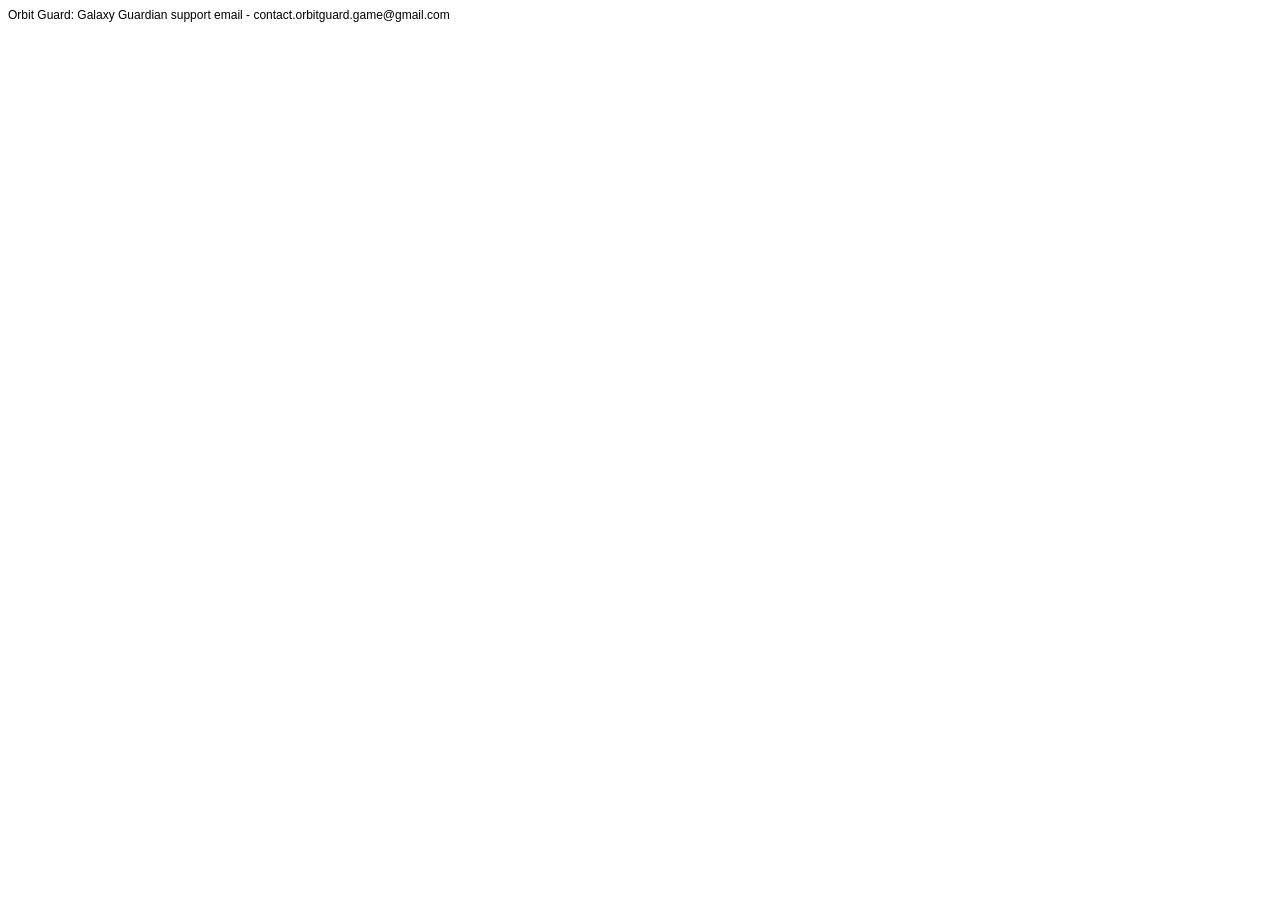
==== index.html @ 51ca1efa "Add index" ====
<!DOCTYPE html PUBLIC "-//W3C//DTD HTML 4.01//EN" "http://www.w3.org/TR/html4/strict.dtd">
<html>
<head>
  <meta http-equiv="Content-Type" content="text/html; charset=utf-8">
  <meta http-equiv="Content-Style-Type" content="text/css">
  <title></title>
  <meta name="Generator" content="Cocoa HTML Writer">
  <meta name="CocoaVersion" content="2299.5">
  <style type="text/css">
    p.p1 {margin: 0.0px 0.0px 0.0px 0.0px; font: 12.0px Helvetica}
  </style>
</head>
<body>
<p class="p1">Orbit Guard: Galaxy Guardian support email - contact.orbitguard.game@gmail.com</p>
</body>
</html>
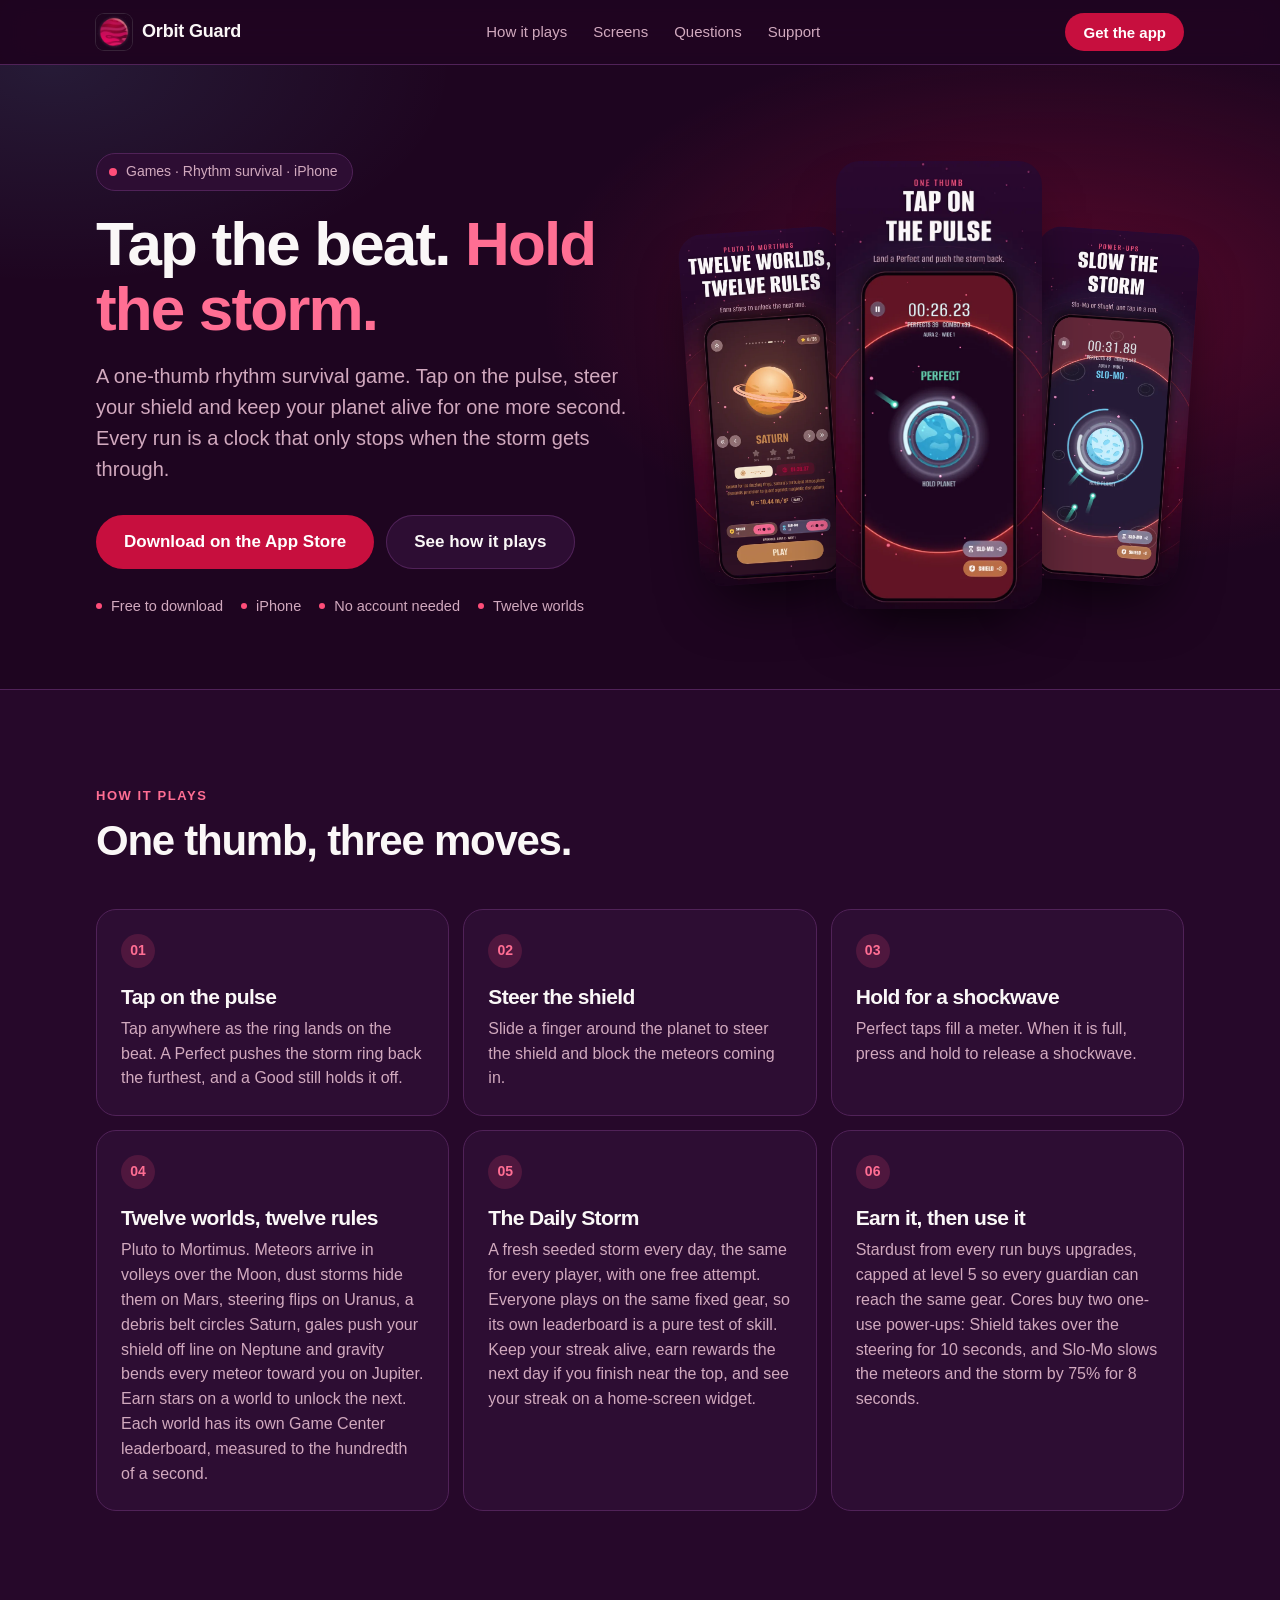
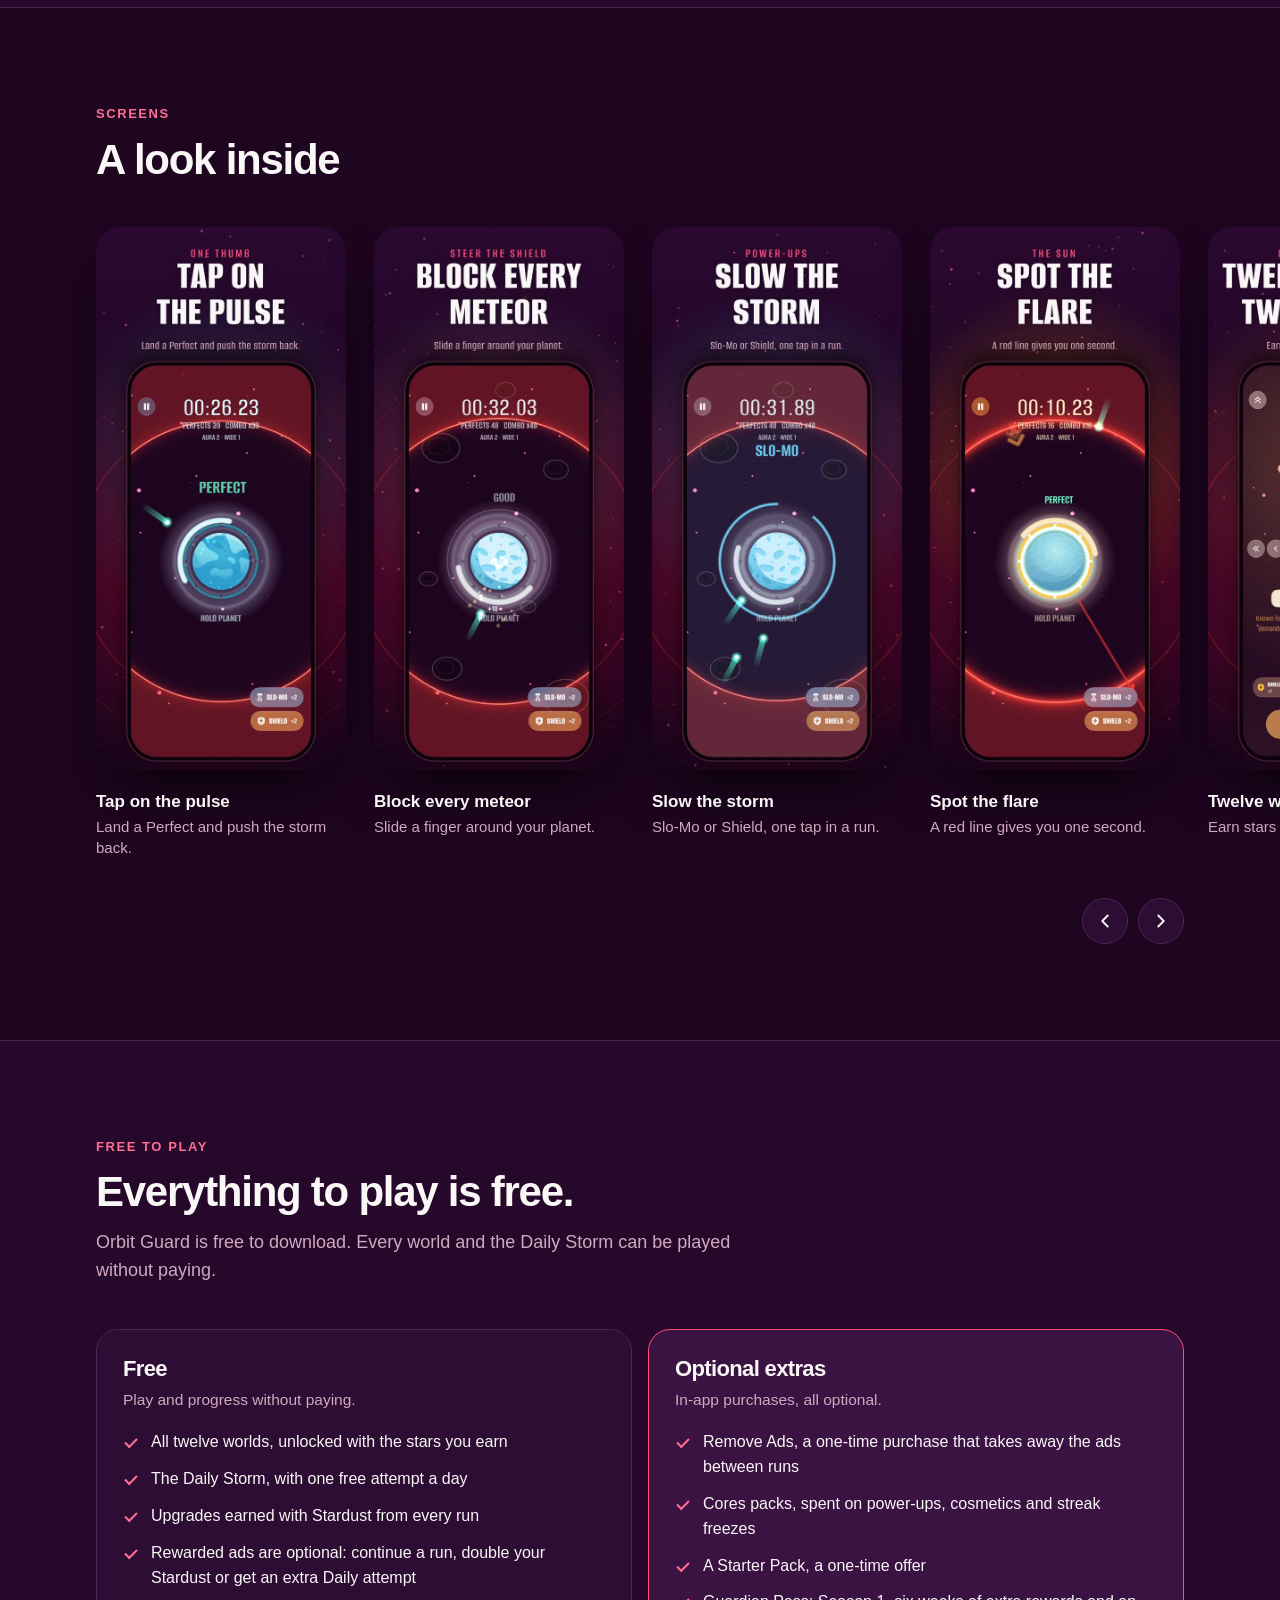
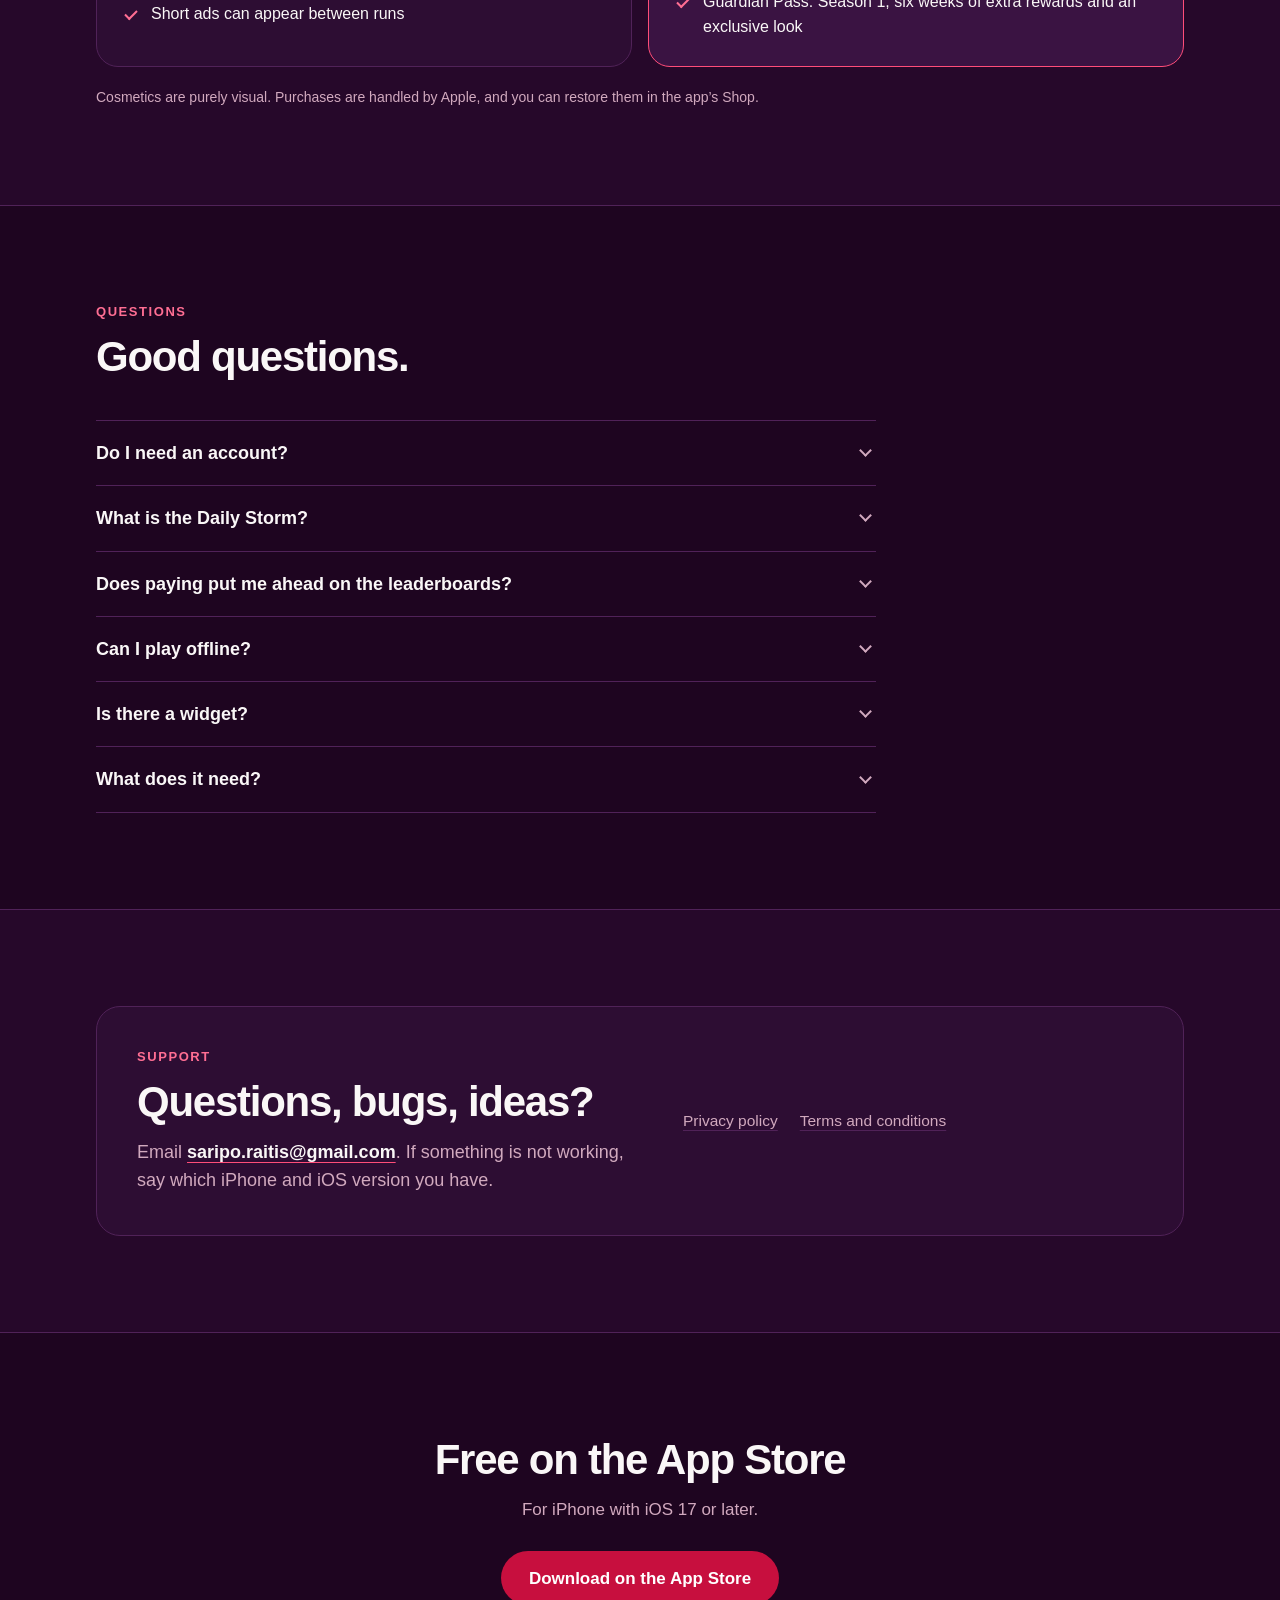
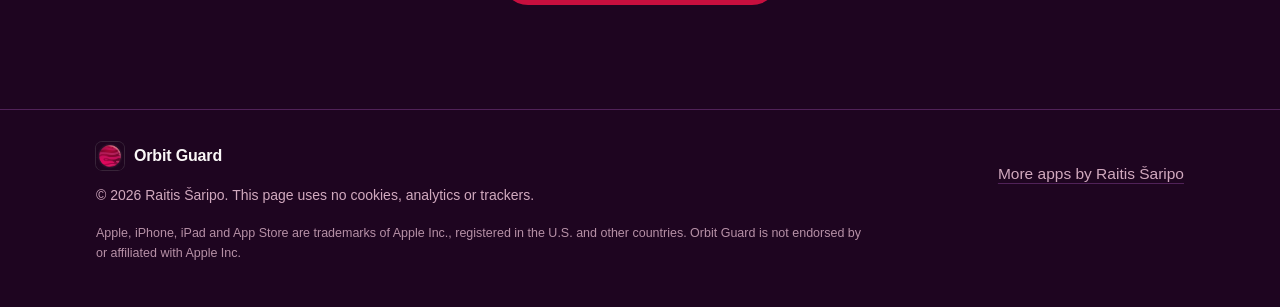
==== commit 0e396492: "Add Orbit Guard landing page Same structure as the other app pages (Cascade's dark layout) with the " ====
--- a/index.html
+++ b/index.html
@@ -1,16 +1,234 @@
-<!DOCTYPE html PUBLIC "-//W3C//DTD HTML 4.01//EN" "http://www.w3.org/TR/html4/strict.dtd">
-<html>
+<!doctype html>
+<html lang="en">
 <head>
-  <meta http-equiv="Content-Type" content="text/html; charset=utf-8">
-  <meta http-equiv="Content-Style-Type" content="text/css">
-  <title></title>
-  <meta name="Generator" content="Cocoa HTML Writer">
-  <meta name="CocoaVersion" content="2299.5">
-  <style type="text/css">
-    p.p1 {margin: 0.0px 0.0px 0.0px 0.0px; font: 12.0px Helvetica}
-  </style>
+    <meta charset="utf-8" />
+    <meta name="viewport" content="width=device-width, initial-scale=1, viewport-fit=cover" />
+    <title>Orbit Guard: Reflex Survival for iPhone</title>
+    <meta name="description" content="A one-thumb rhythm survival game. Tap on the pulse, steer your shield and outlast twelve worlds. A fresh Daily Storm every day. Free for iPhone." />
+    <meta name="theme-color" content="#1E0520" />
+    <meta name="color-scheme" content="dark" />
+    <meta name="apple-itunes-app" content="app-id=6449152562" />
+    <link rel="canonical" href="https://raichibald.github.io/orbitguard.github.io/" />
+
+    <meta property="og:type" content="website" />
+    <meta property="og:site_name" content="Orbit Guard" />
+    <meta property="og:title" content="Orbit Guard: Reflex Survival for iPhone" />
+    <meta property="og:description" content="Tap on the pulse, steer the shield and outlast twelve worlds. A fresh Daily Storm every day. Free for iPhone." />
+    <meta property="og:url" content="https://raichibald.github.io/orbitguard.github.io/" />
+    <meta property="og:image" content="https://raichibald.github.io/orbitguard.github.io/assets/og.jpg" />
+    <meta property="og:image:width" content="1200" />
+    <meta property="og:image:height" content="630" />
+    <meta property="og:image:alt" content="Orbit Guard app icon and screenshots" />
+    <meta name="twitter:card" content="summary_large_image" />
+
+    <link rel="icon" type="image/png" href="favicon.png" />
+    <link rel="apple-touch-icon" href="apple-touch-icon.png" />
+    <link rel="preload" as="image" href="assets/shots/01.webp" type="image/webp" />
+    <link rel="stylesheet" href="styles.css" />
+    <script>
+        document.documentElement.classList.add("js");
+    </script>
+    <script type="application/ld+json">
+{
+        "@context": "https://schema.org",
+        "@type": "SoftwareApplication",
+        "name": "Orbit Guard: Reflex Survival",
+        "operatingSystem": "iOS 17.0 or later",
+        "applicationCategory": "GameApplication",
+        "description": "A one-thumb rhythm survival game. Tap on the pulse, steer your shield and outlast twelve worlds. A fresh Daily Storm every day. Free for iPhone.",
+        "url": "https://raichibald.github.io/orbitguard.github.io/",
+        "downloadUrl": "https://apps.apple.com/app/id6449152562",
+        "image": "https://raichibald.github.io/orbitguard.github.io/assets/icon-192.webp",
+        "offers": {
+                "@type": "Offer",
+                "price": "0",
+                "priceCurrency": "USD"
+        },
+        "author": {
+                "@type": "Person",
+                "name": "Raitis Šaripo",
+                "url": "https://raichibald.github.io/"
+        }
+}
+    </script>
 </head>
-<body>
-<p class="p1">Orbit Guard: Galaxy Guardian support email - contact.orbitguard.game@gmail.com</p>
+<body id="top">
+    <a class="skip" href="#main">Skip to content</a>
+
+    <header class="site-header">
+        <div class="wrap bar">
+            <a class="brand" href="#top" aria-label="Orbit Guard home">
+                <img src="assets/icon-192.webp" width="36" height="36" alt="" />
+                <span>Orbit Guard</span>
+            </a>
+            <nav class="nav" aria-label="Primary">
+                <a href="#features">How it plays</a>
+                <a href="#screens">Screens</a>
+                <a href="#faq">Questions</a>
+                <a href="#support">Support</a>
+            </nav>
+            <a class="btn btn-sm" href="https://apps.apple.com/app/id6449152562">Get the app</a>
+        </div>
+    </header>
+
+    <main id="main">
+        <section class="hero">
+            <div class="wrap hero-grid">
+                <div class="hero-copy">
+                    <p class="chip"><span class="dot"></span>Games · Rhythm survival · iPhone</p>
+                    <h1>Tap the beat. <span class="hl">Hold the storm.</span></h1>
+                    <p class="lead">A one-thumb rhythm survival game. Tap on the pulse, steer your shield and keep your planet alive for one more second. Every run is a clock that only stops when the storm gets through.</p>
+                    <div class="cta-row">
+                        <a class="btn btn-lg" href="https://apps.apple.com/app/id6449152562">Download on the App Store</a>
+                        <a class="btn btn-lg btn-ghost" href="#features">See how it plays</a>
+                    </div>
+                    <ul class="facts">
+                        <li>Free to download</li>
+                        <li>iPhone</li>
+                        <li>No account needed</li>
+                        <li>Twelve worlds</li>
+                    </ul>
+                </div>
+                <div class="stack">
+                        <img src="assets/shots/05.webp" width="560" height="1217" alt="Twelve worlds, twelve rules: Earn stars to unlock the next one." decoding="async" />
+                        <img src="assets/shots/01.webp" width="560" height="1217" alt="Tap on the pulse: Land a Perfect and push the storm back." decoding="async" />
+                        <img src="assets/shots/03.webp" width="560" height="1217" alt="Slow the storm: Slo-Mo or Shield, one tap in a run." decoding="async" />
+                </div>
+            </div>
+        </section>
+
+        <section class="section alt" id="features" aria-labelledby="features-title">
+            <div class="wrap">
+                <p class="eyebrow">How it plays</p>
+                <h2 id="features-title">One thumb, three moves.</h2>
+                <ul class="cards">
+                    <li class="card"><span class="num" aria-hidden="true">01</span><h3>Tap on the pulse</h3><p>Tap anywhere as the ring lands on the beat. A Perfect pushes the storm ring back the furthest, and a Good still holds it off.</p></li>
+                    <li class="card"><span class="num" aria-hidden="true">02</span><h3>Steer the shield</h3><p>Slide a finger around the planet to steer the shield and block the meteors coming in.</p></li>
+                    <li class="card"><span class="num" aria-hidden="true">03</span><h3>Hold for a shockwave</h3><p>Perfect taps fill a meter. When it is full, press and hold to release a shockwave.</p></li>
+                    <li class="card"><span class="num" aria-hidden="true">04</span><h3>Twelve worlds, twelve rules</h3><p>Pluto to Mortimus. Meteors arrive in volleys over the Moon, dust storms hide them on Mars, steering flips on Uranus, a debris belt circles Saturn, gales push your shield off line on Neptune and gravity bends every meteor toward you on Jupiter. Earn stars on a world to unlock the next. Each world has its own Game Center leaderboard, measured to the hundredth of a second.</p></li>
+                    <li class="card"><span class="num" aria-hidden="true">05</span><h3>The Daily Storm</h3><p>A fresh seeded storm every day, the same for every player, with one free attempt. Everyone plays on the same fixed gear, so its own leaderboard is a pure test of skill. Keep your streak alive, earn rewards the next day if you finish near the top, and see your streak on a home-screen widget.</p></li>
+                    <li class="card"><span class="num" aria-hidden="true">06</span><h3>Earn it, then use it</h3><p>Stardust from every run buys upgrades, capped at level 5 so every guardian can reach the same gear. Cores buy two one-use power-ups: Shield takes over the steering for 10 seconds, and Slo-Mo slows the meteors and the storm by 75% for 8 seconds.</p></li>
+                </ul>
+            </div>
+        </section>
+
+        <section class="section" id="screens" aria-labelledby="screens-title">
+            <div class="wrap">
+                <p class="eyebrow">Screens</p>
+                <h2 id="screens-title">A look inside</h2>
+            </div>
+            <div class="gallery">
+                <div class="gallery-track" tabindex="0" aria-label="Orbit Guard screenshots">
+                    <figure><img src="assets/shots/01.webp" width="560" height="1217" alt="Tap on the pulse: Land a Perfect and push the storm back." loading="lazy" decoding="async" /><figcaption><strong>Tap on the pulse</strong>Land a Perfect and push the storm back.</figcaption></figure>
+                    <figure><img src="assets/shots/02.webp" width="560" height="1217" alt="Block every meteor: Slide a finger around your planet." loading="lazy" decoding="async" /><figcaption><strong>Block every meteor</strong>Slide a finger around your planet.</figcaption></figure>
+                    <figure><img src="assets/shots/03.webp" width="560" height="1217" alt="Slow the storm: Slo-Mo or Shield, one tap in a run." loading="lazy" decoding="async" /><figcaption><strong>Slow the storm</strong>Slo-Mo or Shield, one tap in a run.</figcaption></figure>
+                    <figure><img src="assets/shots/04.webp" width="560" height="1217" alt="Spot the flare: A red line gives you one second." loading="lazy" decoding="async" /><figcaption><strong>Spot the flare</strong>A red line gives you one second.</figcaption></figure>
+                    <figure><img src="assets/shots/05.webp" width="560" height="1217" alt="Twelve worlds, twelve rules: Earn stars to unlock the next one." loading="lazy" decoding="async" /><figcaption><strong>Twelve worlds, twelve rules</strong>Earn stars to unlock the next one.</figcaption></figure>
+                    <figure><img src="assets/shots/06.webp" width="560" height="1217" alt="Every run, charted: Perfects, hits and shockwaves, to the hundredth." loading="lazy" decoding="async" /><figcaption><strong>Every run, charted</strong>Perfects, hits and shockwaves, to the hundredth.</figcaption></figure>
+                    <figure><img src="assets/shots/07.webp" width="560" height="1217" alt="One storm, every day: Keep your streak. Style your planet." loading="lazy" decoding="async" /><figcaption><strong>One storm, every day</strong>Keep your streak. Style your planet.</figcaption></figure>
+                </div>
+                <div class="wrap gallery-ctrl">
+                    <button class="arrow" type="button" id="g-prev" aria-label="Previous screens"><svg viewBox="0 0 24 24" aria-hidden="true"><path d="M15 6l-6 6 6 6" /></svg></button>
+                    <button class="arrow" type="button" id="g-next" aria-label="Next screens"><svg viewBox="0 0 24 24" aria-hidden="true"><path d="M9 6l6 6-6 6" /></svg></button>
+                </div>
+            </div>
+        </section>
+
+        <section class="section alt" id="plans" aria-labelledby="plans-title">
+            <div class="wrap">
+                <p class="eyebrow">Free to play</p>
+                <h2 id="plans-title">Everything to play is free.</h2>
+                <p class="section-lead">Orbit Guard is free to download. Every world and the Daily Storm can be played without paying.</p>
+                <div class="plans two">
+                    <div class="plan">
+                        <h3>Free</h3>
+                        <p class="sub">Play and progress without paying.</p>
+                        <ul class="ticks">
+                            <li>All twelve worlds, unlocked with the stars you earn</li>
+                            <li>The Daily Storm, with one free attempt a day</li>
+                            <li>Upgrades earned with Stardust from every run</li>
+                            <li>Rewarded ads are optional: continue a run, double your Stardust or get an extra Daily attempt</li>
+                            <li>Short ads can appear between runs</li>
+                        </ul>
+                    </div>
+                    <div class="plan featured">
+                        <h3>Optional extras</h3>
+                        <p class="sub">In-app purchases, all optional.</p>
+                        <ul class="ticks">
+                            <li>Remove Ads, a one-time purchase that takes away the ads between runs</li>
+                            <li>Cores packs, spent on power-ups, cosmetics and streak freezes</li>
+                            <li>A Starter Pack, a one-time offer</li>
+                            <li>Guardian Pass: Season 1, six weeks of extra rewards and an exclusive look</li>
+                        </ul>
+                    </div>
+                </div>
+                <p class="fine">Cosmetics are purely visual. Purchases are handled by Apple, and you can restore them in the app&rsquo;s Shop.</p>
+            </div>
+        </section>
+
+        <section class="section" id="faq" aria-labelledby="faq-title">
+            <div class="wrap">
+                <p class="eyebrow">Questions</p>
+                <h2 id="faq-title">Good questions.</h2>
+                <div class="faq">
+                    <details><summary>Do I need an account?</summary><p>No. Your progress stays on your iPhone. Game Center is optional and only used for the leaderboards and achievements.</p></details>
+                    <details><summary>What is the Daily Storm?</summary><p>One seeded storm a day, the same for every player, with one free attempt. Everyone plays on the same fixed gear, so its leaderboard is a pure test of skill. It resets at 00:00 UTC.</p></details>
+                    <details><summary>Does paying put me ahead on the leaderboards?</summary><p>Upgrades are earned by playing and capped, and power-ups are optional helpers you can use once per run in world runs. Neither exists in the Daily Storm, where everyone has the same gear, and cosmetics are purely visual.</p></details>
+                    <details><summary>Can I play offline?</summary><p>Yes. The game plays without a connection. Ads, purchases and Game Center need one.</p></details>
+                    <details><summary>Is there a widget?</summary><p>Yes. A home-screen widget shows today&rsquo;s Daily Storm and your streak.</p></details>
+                    <details><summary>What does it need?</summary><p>An iPhone with iOS 17 or later.</p></details>
+                </div>
+            </div>
+        </section>
+
+        <section class="section alt" id="support" aria-labelledby="support-title">
+            <div class="wrap">
+                <div class="support-box">
+                    <div>
+                        <p class="eyebrow">Support</p>
+                        <h2 id="support-title">Questions, bugs, ideas?</h2>
+                        <p class="section-lead">
+                            Email <a class="mail" href="mailto:saripo.raitis@gmail.com?subject=Orbit Guard%20support">saripo.raitis@gmail.com</a>.
+                            If something is not working, say which iPhone and iOS version you have.
+                        </p>
+                    </div>
+                    <div class="links" aria-label="Legal">
+                        <a href="privacy-policy.html">Privacy policy</a> <a href="terms-and-conditions.html">Terms and conditions</a>
+                    </div>
+                </div>
+            </div>
+        </section>
+
+        <section class="final">
+            <div class="wrap">
+                <h2>Free on the App Store</h2>
+                <p>For iPhone with iOS 17 or later.</p>
+                <a class="btn btn-lg" href="https://apps.apple.com/app/id6449152562">Download on the App Store</a>
+            </div>
+        </section>
+    </main>
+
+    <footer class="site-footer">
+        <div class="wrap foot-grid">
+            <div>
+                <a class="brand" href="#top">
+                    <img src="assets/icon-192.webp" width="28" height="28" alt="" />
+                    <span>Orbit Guard</span>
+                </a>
+                <p class="copy">&copy; 2026 Raitis &Scaron;aripo. This page uses no cookies, analytics or trackers.</p>
+            </div>
+            <div class="links">
+                <a href="https://raichibald.github.io/">More apps by Raitis &Scaron;aripo</a>
+            </div>
+        </div>
+        <div class="wrap">
+            <p class="legal">
+                Apple, iPhone, iPad and App Store are trademarks of Apple Inc., registered in the U.S. and other
+                countries. Orbit Guard is not endorsed by or affiliated with Apple Inc.
+            </p>
+        </div>
+    </footer>
+
+    <script src="script.js" defer></script>
 </body>
 </html>
--- a/styles.css
+++ b/styles.css
@@ -0,0 +1,694 @@
+/* Orbit Guard landing page. Tokens mirror the app's design system (aubergine sky, crimson storm ring, pink accents). */
+:root {
+    color-scheme: dark;
+    --bg: #1E0520;
+    --bg-alt: #26082A;
+    --surface: #2D0D33;
+    --raised: #3A1342;
+    --border: #502258;
+    --text: #FAF7F7;
+    --muted: #D1A9BE;
+    --accent: #FF4D79;
+    --accent-text: #FF6E93;
+    --btn: #C70F3E;
+    --btn-hover: #E0194F;
+    --on-btn: #FFFFFF;
+    --accent-soft: rgba(255, 77, 121, 0.16);
+    --glow-a: rgba(199, 15, 62, 0.34);
+    --glow-b: rgba(111, 216, 255, 0.10);
+    --shadow: 0 30px 60px -22px rgba(0, 0, 0, 0.85);
+    --header-bg: color-mix(in srgb, #1E0520 80%, transparent);
+    --font-display: -apple-system, BlinkMacSystemFont, "SF Pro Display", "Segoe UI", Roboto, "Helvetica Neue", Arial, sans-serif;
+    --hw: 800;
+    --ht: -0.03em;
+    --hc: none;
+    --h1-size: clamp(36px, 6.4vw, 62px);
+    --h1-lh: 1.05;
+    --h2-size: clamp(28px, 4.4vw, 42px);
+    --h3-size: 21px;
+}
+
+*,
+*::before,
+*::after {
+    box-sizing: border-box;
+}
+html {
+    scroll-behavior: smooth;
+    scroll-padding-top: 76px;
+    -webkit-text-size-adjust: 100%;
+    background: var(--bg);
+}
+body {
+    margin: 0;
+    background: var(--bg);
+    color: var(--text);
+    font-family: -apple-system, BlinkMacSystemFont, "SF Pro Text", "SF Pro Display", "Segoe UI", Roboto, "Helvetica Neue", Arial, sans-serif;
+    font-size: 17px;
+    line-height: 1.55;
+    -webkit-font-smoothing: antialiased;
+    text-rendering: optimizeLegibility;
+}
+img,
+svg {
+    display: block;
+    max-width: 100%;
+}
+a {
+    color: inherit;
+}
+h1,
+h2,
+h3,
+h4,
+p,
+ul,
+ol,
+figure {
+    margin: 0;
+    padding: 0;
+}
+ul,
+ol {
+    list-style: none;
+}
+h1,
+h2,
+h3 {
+    font-family: var(--font-display);
+    font-weight: var(--hw);
+    letter-spacing: var(--ht);
+    text-transform: var(--hc);
+}
+:focus-visible {
+    outline: 2px solid var(--accent-text);
+    outline-offset: 3px;
+    border-radius: 6px;
+}
+.skip {
+    position: absolute;
+    left: 12px;
+    top: -60px;
+    z-index: 100;
+    padding: 10px 16px;
+    background: var(--btn);
+    color: var(--on-btn);
+    font-weight: 600;
+    border-radius: 999px;
+    text-decoration: none;
+}
+.skip:focus {
+    top: 12px;
+}
+.wrap {
+    width: 100%;
+    max-width: 1152px;
+    margin-inline: auto;
+    padding-inline: clamp(16px, 4vw, 32px);
+}
+.hl {
+    color: var(--accent-text);
+}
+
+/* Header */
+.site-header {
+    position: sticky;
+    top: 0;
+    z-index: 50;
+    background: var(--header-bg);
+    -webkit-backdrop-filter: saturate(1.4) blur(18px);
+    backdrop-filter: saturate(1.4) blur(18px);
+    border-bottom: 1px solid var(--border);
+}
+.bar {
+    display: flex;
+    align-items: center;
+    justify-content: space-between;
+    gap: 20px;
+    height: 64px;
+}
+.brand {
+    display: inline-flex;
+    align-items: center;
+    gap: 10px;
+    text-decoration: none;
+    font-weight: 700;
+    font-size: 18px;
+    letter-spacing: -0.01em;
+}
+.brand img {
+    border-radius: 22.37%;
+    box-shadow: 0 0 0 1px rgba(128, 128, 128, 0.25);
+}
+.nav {
+    display: none;
+    gap: 26px;
+    font-size: 15px;
+    color: var(--muted);
+}
+.nav a {
+    text-decoration: none;
+    transition: color 0.2s;
+}
+.nav a:hover {
+    color: var(--text);
+}
+
+/* Buttons */
+.btn {
+    display: inline-flex;
+    align-items: center;
+    justify-content: center;
+    height: 44px;
+    padding: 0 22px;
+    border: 0;
+    border-radius: 999px;
+    background: var(--btn);
+    color: var(--on-btn);
+    font: 650 16px/1 -apple-system, BlinkMacSystemFont, "SF Pro Text", "Segoe UI", Roboto, Arial, sans-serif;
+    text-decoration: none;
+    cursor: pointer;
+    transition: transform 0.15s, background 0.15s;
+}
+.btn:hover {
+    background: var(--btn-hover);
+    transform: translateY(-1px);
+}
+.btn:active {
+    transform: none;
+}
+.btn-sm {
+    height: 38px;
+    padding: 0 18px;
+    font-size: 15px;
+}
+.btn-lg {
+    height: 54px;
+    padding: 0 28px;
+    font-size: 17px;
+}
+.btn-ghost {
+    background: var(--surface);
+    color: var(--text);
+    box-shadow: inset 0 0 0 1px var(--border);
+}
+.btn-ghost:hover {
+    background: var(--raised);
+}
+
+/* Hero */
+.hero {
+    position: relative;
+    overflow: hidden;
+    padding-block: clamp(36px, 7vw, 88px) clamp(36px, 6vw, 72px);
+}
+.hero::before {
+    content: "";
+    position: absolute;
+    inset: 0;
+    pointer-events: none;
+    background: radial-gradient(55% 60% at 82% 38%, var(--glow-a), transparent 72%),
+        radial-gradient(45% 50% at 4% 0%, var(--glow-b), transparent 70%);
+}
+.hero-grid {
+    position: relative;
+    display: grid;
+    gap: clamp(32px, 6vw, 56px);
+    align-items: center;
+}
+.chip {
+    display: inline-flex;
+    align-items: center;
+    gap: 9px;
+    padding: 7px 14px 7px 12px;
+    border: 1px solid var(--border);
+    border-radius: 999px;
+    background: var(--surface);
+    color: var(--muted);
+    font-size: 14px;
+    font-weight: 500;
+}
+.dot {
+    width: 8px;
+    height: 8px;
+    border-radius: 50%;
+    background: var(--accent);
+}
+h1 {
+    margin-top: 20px;
+    font-size: var(--h1-size);
+    line-height: var(--h1-lh);
+}
+.lead {
+    margin-top: 20px;
+    max-width: 32em;
+    font-size: clamp(17px, 2.2vw, 20px);
+    line-height: 1.55;
+    color: var(--muted);
+}
+.cta-row {
+    display: flex;
+    flex-wrap: wrap;
+    gap: 12px;
+    margin-top: 30px;
+}
+.facts {
+    display: flex;
+    flex-wrap: wrap;
+    gap: 8px 18px;
+    margin-top: 26px;
+    font-size: 14.5px;
+    color: var(--muted);
+}
+.facts li::before {
+    content: "";
+    display: inline-block;
+    width: 6px;
+    height: 6px;
+    margin: 0 9px 2px 0;
+    border-radius: 50%;
+    background: var(--accent);
+}
+.stack {
+    display: flex;
+    align-items: center;
+    justify-content: center;
+    width: 100%;
+    max-width: 520px;
+    margin-inline: auto;
+}
+.stack img {
+    width: 33%;
+    height: auto;
+    border-radius: clamp(14px, 2.6vw, 24px);
+    box-shadow: var(--shadow);
+}
+.stack img:nth-child(1) {
+    margin-right: -3%;
+    transform: translateY(6%) rotate(-4deg);
+    z-index: 1;
+}
+.stack img:nth-child(2) {
+    width: 42%;
+    z-index: 3;
+}
+.stack img:nth-child(3) {
+    margin-left: -3%;
+    transform: translateY(6%) rotate(4deg);
+    z-index: 2;
+}
+
+/* Sections */
+.section {
+    padding-block: clamp(48px, 8vw, 96px);
+}
+.section.alt {
+    background: var(--bg-alt);
+    border-block: 1px solid var(--border);
+}
+.eyebrow {
+    margin-bottom: 12px;
+    font-size: 13px;
+    font-weight: 700;
+    letter-spacing: 0.12em;
+    text-transform: uppercase;
+    color: var(--accent-text);
+}
+h2 {
+    font-size: var(--h2-size);
+    line-height: 1.1;
+}
+.section-lead {
+    margin-top: 14px;
+    max-width: 38em;
+    font-size: 18px;
+    color: var(--muted);
+}
+.cards {
+    display: grid;
+    grid-template-columns: 1fr;
+    gap: 14px;
+    margin-top: clamp(28px, 4vw, 44px);
+}
+.card {
+    padding: 24px;
+    border: 1px solid var(--border);
+    border-radius: 20px;
+    background: var(--surface);
+}
+.cards.tinted .card {
+    border-color: transparent;
+}
+.cards.tinted .card:nth-child(4n + 1) {
+    background: var(--t1);
+}
+.cards.tinted .card:nth-child(4n + 2) {
+    background: var(--t2);
+}
+.cards.tinted .card:nth-child(4n + 3) {
+    background: var(--t3);
+}
+.cards.tinted .card:nth-child(4n + 4) {
+    background: var(--t4);
+}
+.num {
+    display: grid;
+    place-items: center;
+    width: 34px;
+    height: 34px;
+    margin-bottom: 16px;
+    border-radius: 50%;
+    background: var(--accent-soft);
+    color: var(--accent-text);
+    font-size: 14px;
+    font-weight: 750;
+    font-variant-numeric: tabular-nums;
+}
+.cards.tinted .num {
+    background: rgba(255, 255, 255, 0.7);
+}
+h3 {
+    font-size: var(--h3-size);
+    line-height: 1.2;
+}
+.card p {
+    margin-top: 8px;
+    font-size: 16px;
+    color: var(--muted);
+}
+.cards.tinted .card p {
+    color: #4d4943;
+}
+
+/* Gallery: a full-bleed row that snaps and peeks past the edge, like the Countless page */
+.gallery-track {
+    display: flex;
+    gap: 28px;
+    margin-top: clamp(16px, 3vw, 28px);
+    padding: 16px max(clamp(16px, 4vw, 32px), calc((100% - 1088px) / 2)) 40px;
+    overflow-x: auto;
+    scroll-snap-type: x mandatory;
+    scroll-padding-inline: max(clamp(16px, 4vw, 32px), calc((100% - 1088px) / 2));
+    scrollbar-width: none;
+    -webkit-overflow-scrolling: touch;
+}
+.gallery-track::-webkit-scrollbar {
+    display: none;
+}
+.gallery-track figure {
+    flex: none;
+    margin: 0;
+    scroll-snap-align: start;
+}
+.gallery-track img {
+    width: 250px;
+    height: auto;
+    aspect-ratio: 1000 / 2173;
+    border-radius: 24px;
+    box-shadow: var(--shadow);
+}
+.gallery-track figcaption {
+    width: 250px;
+    margin-top: 20px;
+    font-size: 15px;
+    line-height: 1.4;
+    color: var(--muted);
+}
+.gallery-track figcaption strong {
+    display: block;
+    margin-bottom: 2px;
+    font-size: 17px;
+    color: var(--text);
+}
+.gallery-ctrl {
+    display: none;
+    justify-content: flex-end;
+    gap: 10px;
+}
+.arrow {
+    display: grid;
+    place-items: center;
+    width: 46px;
+    height: 46px;
+    padding: 0;
+    border: 1px solid var(--border);
+    border-radius: 50%;
+    background: var(--surface);
+    color: var(--text);
+    cursor: pointer;
+    transition: background 0.2s, border-color 0.2s;
+}
+.arrow:hover {
+    background: var(--raised);
+    border-color: var(--accent);
+}
+.arrow svg {
+    width: 22px;
+    height: 22px;
+    fill: none;
+    stroke: currentColor;
+    stroke-width: 2;
+    stroke-linecap: round;
+    stroke-linejoin: round;
+}
+
+/* Plans */
+.plans {
+    display: grid;
+    grid-template-columns: 1fr;
+    gap: 16px;
+    margin-top: clamp(28px, 4vw, 44px);
+}
+.plan {
+    padding: 26px;
+    border: 1px solid var(--border);
+    border-radius: 22px;
+    background: var(--surface);
+}
+.plan.featured {
+    border-color: var(--accent);
+    background: var(--raised);
+}
+.plan h3 {
+    font-size: calc(var(--h3-size) * 1.05);
+}
+.plan .sub {
+    margin-top: 6px;
+    font-size: 15.5px;
+    color: var(--muted);
+}
+.ticks {
+    display: grid;
+    gap: 12px;
+    margin-top: 18px;
+}
+.ticks.cols {
+    gap: 12px 40px;
+}
+.ticks li {
+    position: relative;
+    padding-left: 28px;
+    font-size: 16px;
+}
+.ticks li::before {
+    content: "";
+    position: absolute;
+    left: 2px;
+    top: 0.5em;
+    width: 12px;
+    height: 7px;
+    border-left: 2.5px solid var(--accent-text);
+    border-bottom: 2.5px solid var(--accent-text);
+    transform: rotate(-45deg);
+}
+.fine {
+    margin-top: 20px;
+    max-width: 52em;
+    font-size: 14px;
+    line-height: 1.55;
+    color: var(--muted);
+}
+
+/* FAQ */
+.faq {
+    max-width: 780px;
+    margin-top: clamp(24px, 4vw, 40px);
+    border-top: 1px solid var(--border);
+}
+.faq details {
+    border-bottom: 1px solid var(--border);
+}
+.faq summary {
+    position: relative;
+    padding: 20px 40px 20px 0;
+    font-size: 18px;
+    font-weight: 650;
+    line-height: 1.35;
+    cursor: pointer;
+    list-style: none;
+}
+.faq summary::-webkit-details-marker {
+    display: none;
+}
+.faq summary::after {
+    content: "";
+    position: absolute;
+    right: 6px;
+    top: 50%;
+    width: 9px;
+    height: 9px;
+    margin-top: -7px;
+    border-right: 2.5px solid var(--muted);
+    border-bottom: 2.5px solid var(--muted);
+    transform: rotate(45deg);
+    transition: transform 0.2s;
+}
+.faq details[open] summary::after {
+    transform: rotate(-135deg);
+    margin-top: -2px;
+}
+.faq p {
+    padding: 0 40px 22px 0;
+    color: var(--muted);
+}
+
+/* Support and final call */
+.support-box {
+    display: grid;
+    gap: 22px;
+    padding: clamp(24px, 4vw, 40px);
+    border: 1px solid var(--border);
+    border-radius: 24px;
+    background: var(--surface);
+}
+.mail {
+    font-weight: 650;
+    color: var(--text);
+    text-decoration: underline;
+    text-decoration-color: var(--accent);
+    text-underline-offset: 4px;
+    overflow-wrap: anywhere;
+}
+.links {
+    display: flex;
+    flex-wrap: wrap;
+    gap: 8px 22px;
+    font-size: 15.5px;
+}
+.links a {
+    color: var(--muted);
+    text-decoration: underline;
+    text-decoration-color: var(--border);
+    text-underline-offset: 4px;
+}
+.links a:hover {
+    color: var(--text);
+    text-decoration-color: var(--accent);
+}
+.final {
+    padding-block: clamp(56px, 9vw, 104px);
+    text-align: center;
+}
+.final p {
+    margin: 14px auto 0;
+    max-width: 30em;
+    color: var(--muted);
+}
+.final .btn {
+    margin-top: 28px;
+}
+
+/* Footer */
+.site-footer {
+    padding-block: 32px 44px;
+    border-top: 1px solid var(--border);
+}
+.foot-grid {
+    display: flex;
+    flex-wrap: wrap;
+    align-items: center;
+    justify-content: space-between;
+    gap: 14px 24px;
+}
+.foot-grid .brand {
+    font-size: 16px;
+}
+.foot-grid .brand img {
+    border-radius: 22.37%;
+}
+.copy {
+    margin-top: 6px;
+    font-size: 14px;
+    color: var(--muted);
+}
+.legal {
+    margin-top: 18px;
+    max-width: 62em;
+    font-size: 12.5px;
+    line-height: 1.55;
+    color: var(--muted);
+    opacity: 0.85;
+}
+
+@media (min-width: 640px) {
+    .gallery-ctrl {
+        display: flex;
+    }
+    .cards {
+        grid-template-columns: repeat(2, 1fr);
+    }
+    .ticks.cols {
+        grid-template-columns: repeat(2, 1fr);
+    }
+    .plans.two {
+        grid-template-columns: repeat(2, 1fr);
+    }
+    .support-box {
+        grid-template-columns: 1.1fr 1fr;
+        align-items: center;
+        gap: 40px;
+    }
+}
+@media (min-width: 820px) {
+    .nav {
+        display: flex;
+    }
+}
+@media (min-width: 900px) {
+    .hero-grid {
+        grid-template-columns: 1.05fr 0.95fr;
+    }
+    .stack {
+        margin-inline: 0 0;
+        justify-self: end;
+    }
+}
+@media (min-width: 960px) {
+    .cards {
+        grid-template-columns: repeat(3, 1fr);
+    }
+}
+@media (hover: none) {
+    .gallery-ctrl {
+        display: none;
+    }
+}
+@media (max-width: 639px) {
+    .btn-lg {
+        flex: 1 1 100%;
+    }
+}
+@media (prefers-reduced-motion: reduce) {
+    html {
+        scroll-behavior: auto;
+    }
+    .btn,
+    .nav a,
+    .arrow,
+    .faq summary::after {
+        transition: none;
+    }
+    .btn:hover {
+        transform: none;
+    }
+}
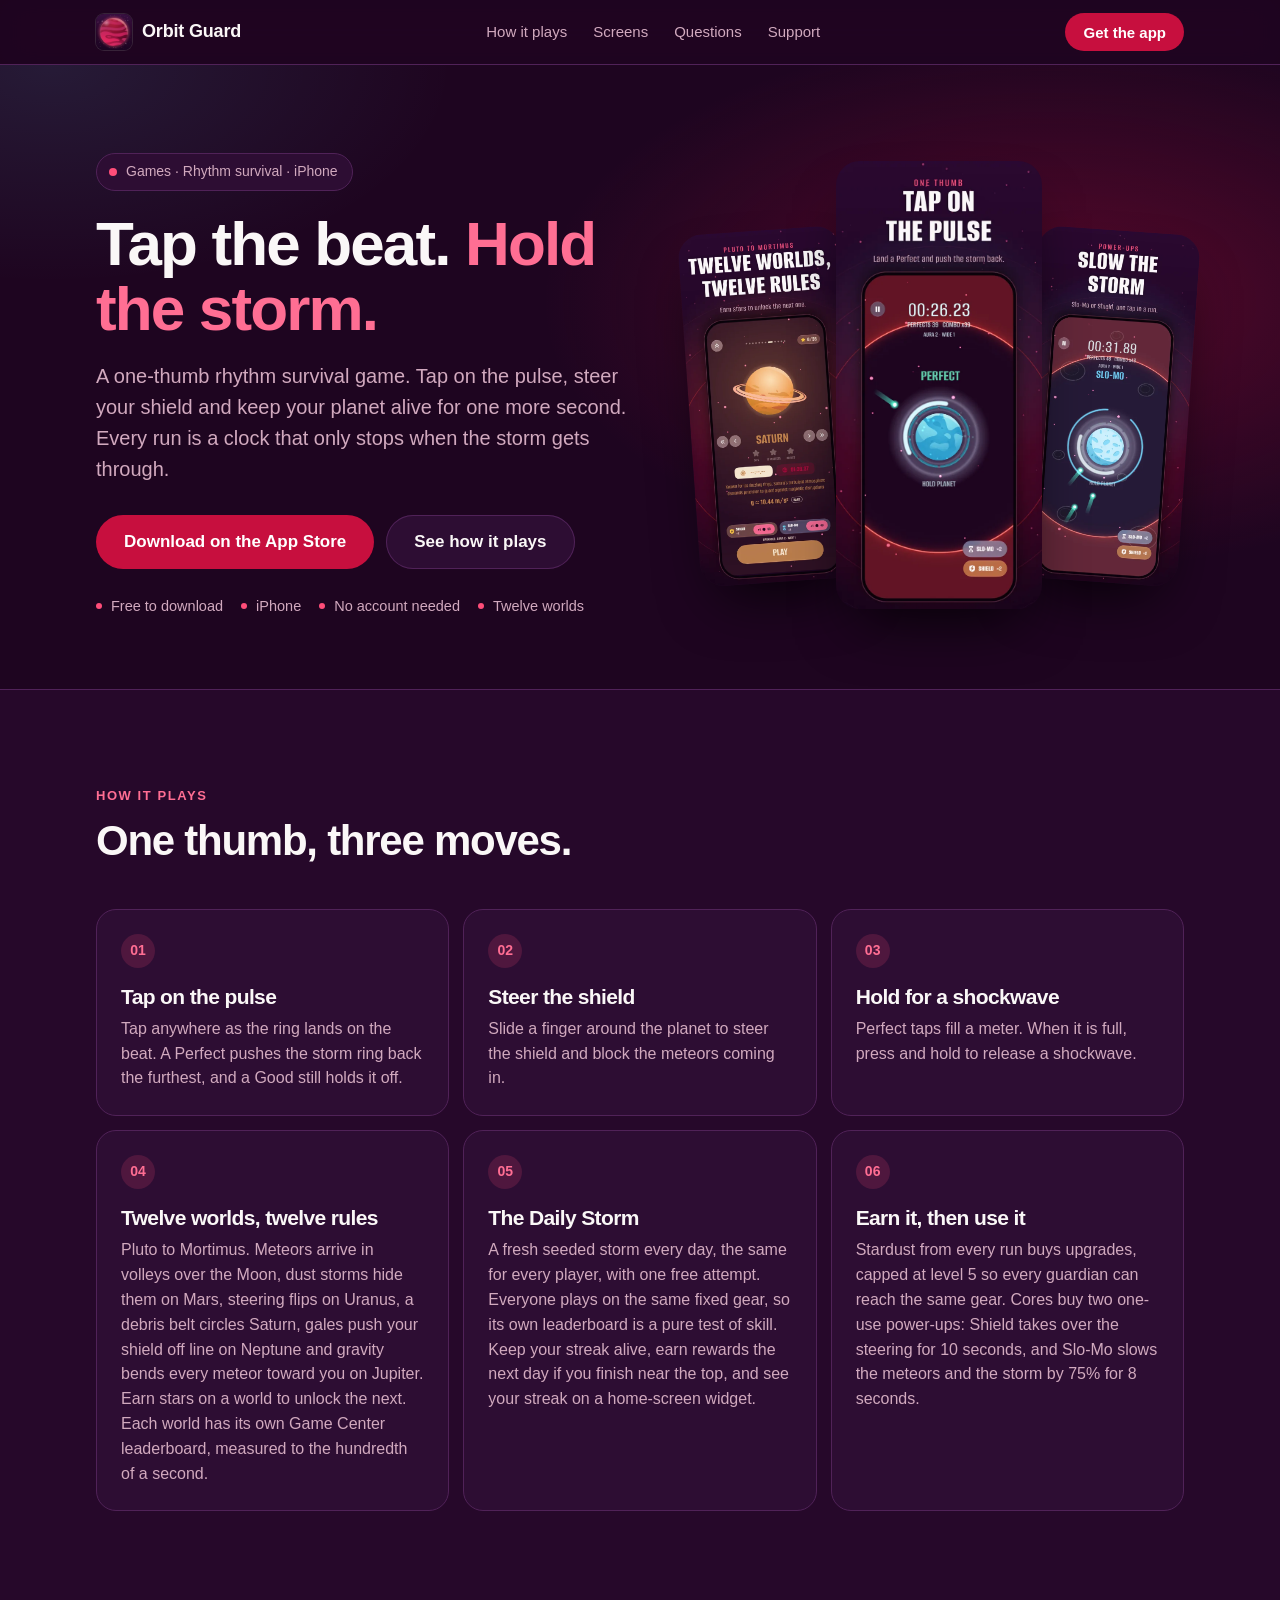
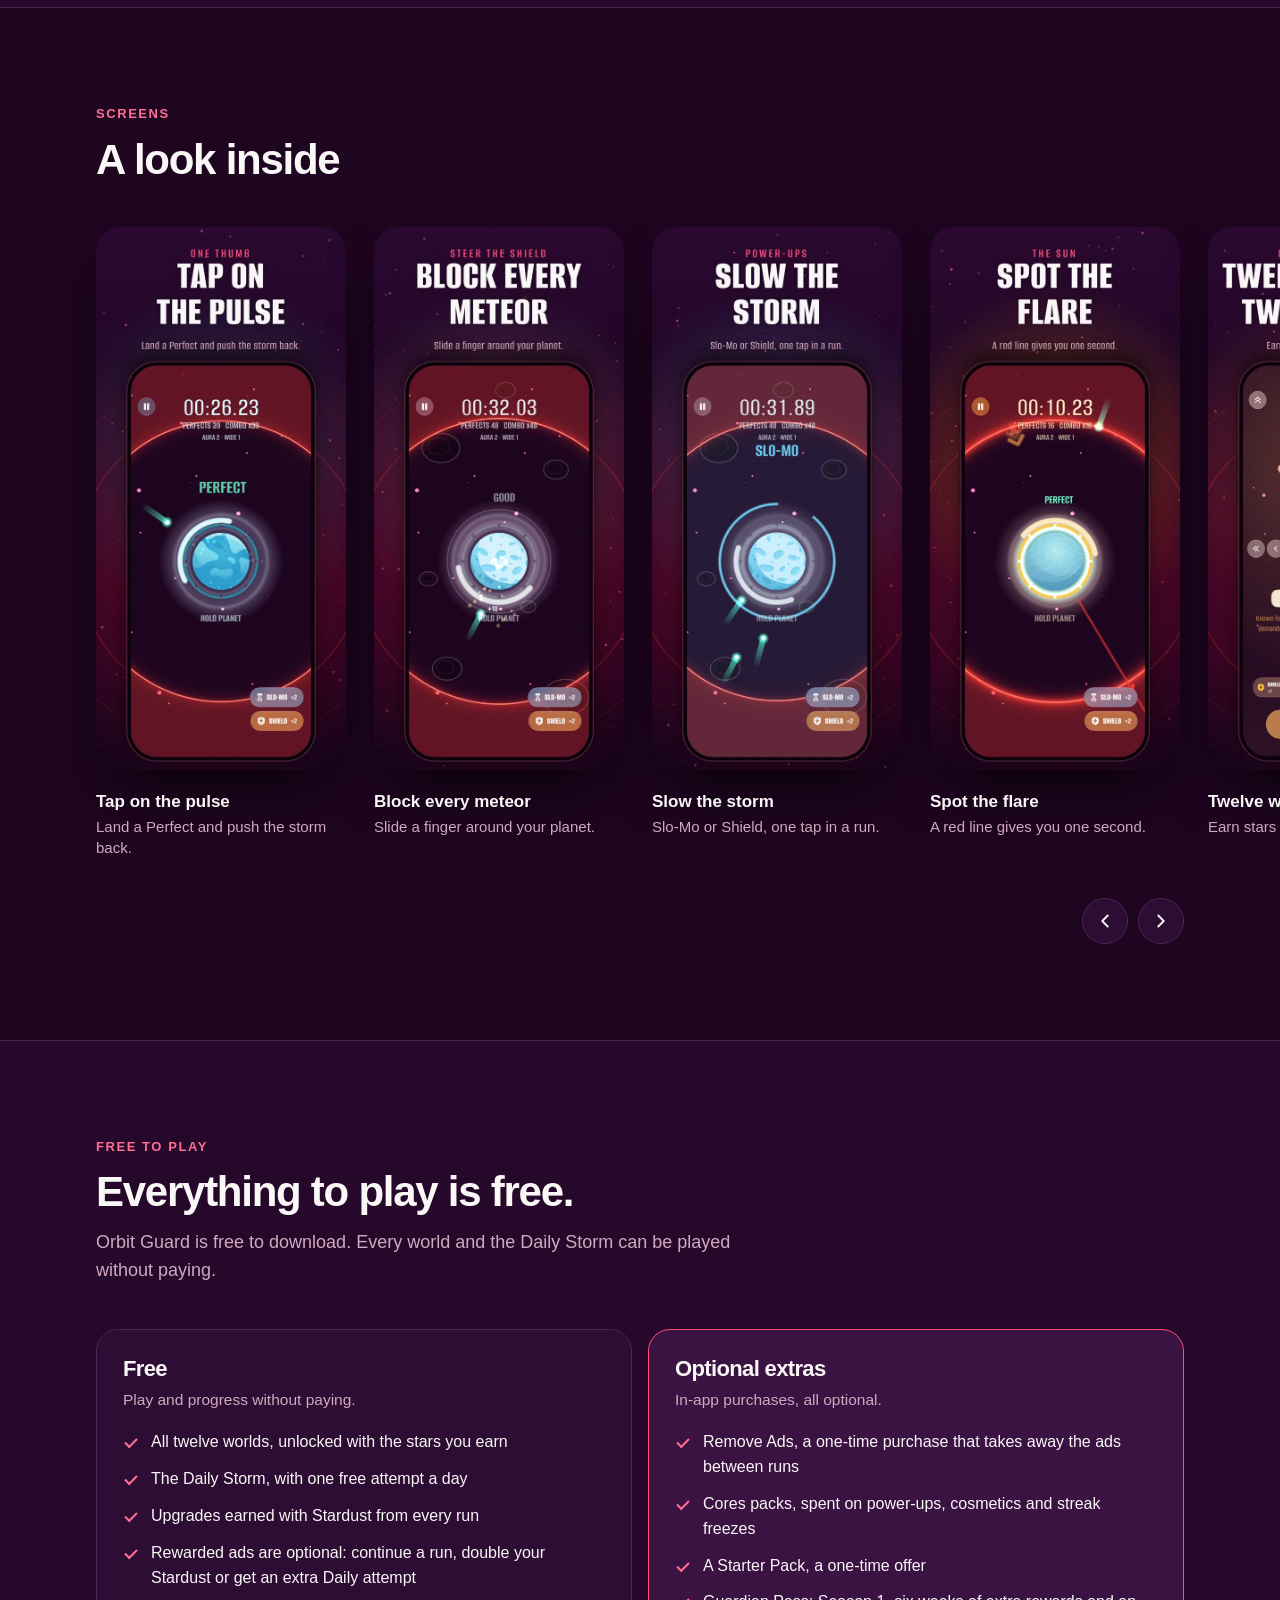
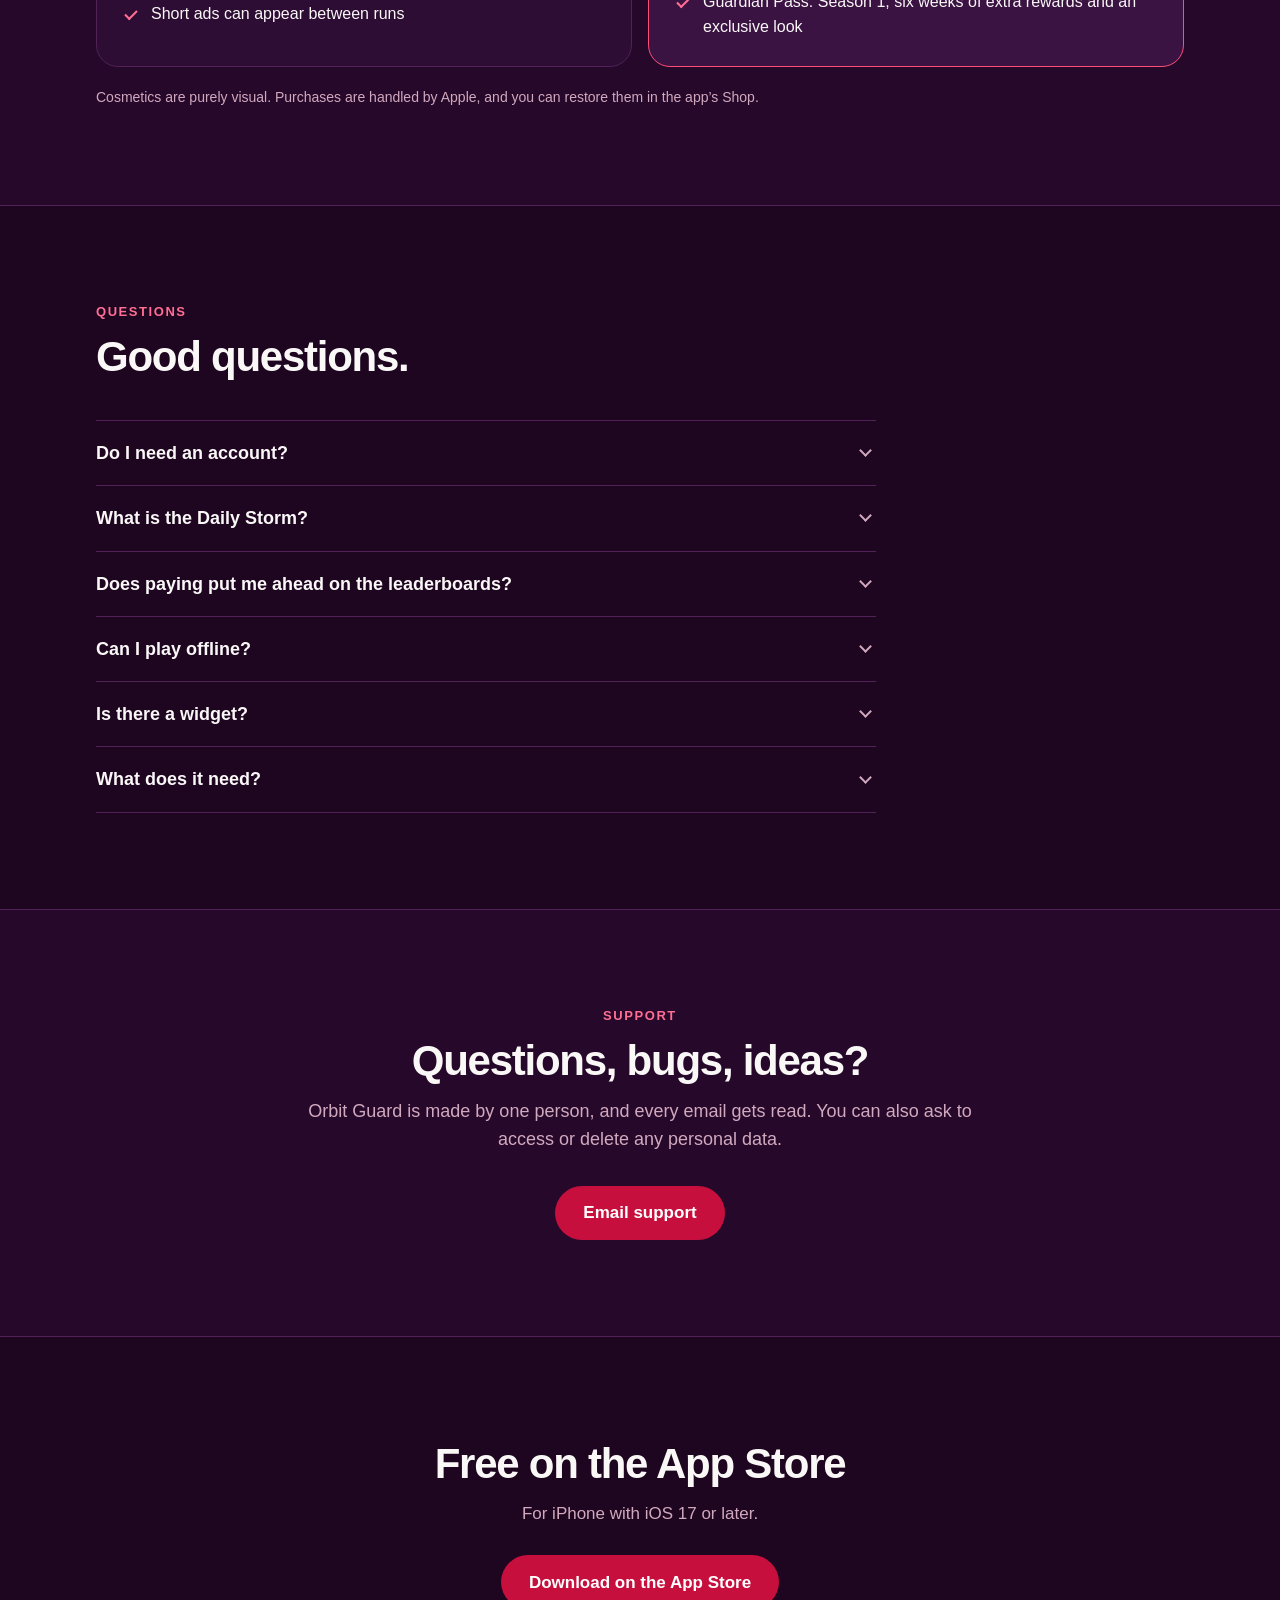
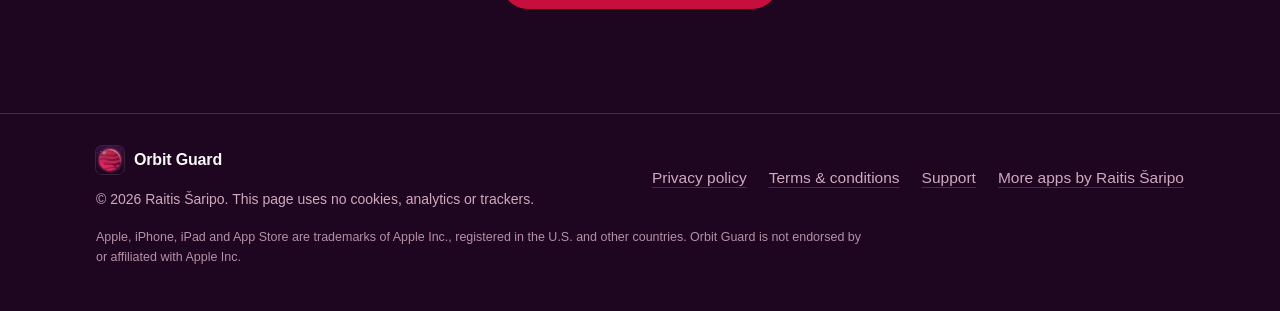
==== commit 5b3b59ec: "Support the same way as the Countless page A centred, button-only support section: 'Email support' b" ====
--- a/index.html
+++ b/index.html
@@ -182,20 +182,16 @@
         </section>
 
         <section class="section alt" id="support" aria-labelledby="support-title">
-            <div class="wrap">
-                <div class="support-box">
-                    <div>
-                        <p class="eyebrow">Support</p>
-                        <h2 id="support-title">Questions, bugs, ideas?</h2>
-                        <p class="section-lead">
-                            Email <a class="mail" href="mailto:saripo.raitis@gmail.com?subject=Orbit Guard%20support">saripo.raitis@gmail.com</a>.
-                            If something is not working, say which iPhone and iOS version you have.
-                        </p>
-                    </div>
-                    <div class="links" aria-label="Legal">
-                        <a href="privacy-policy.html">Privacy policy</a> <a href="terms-and-conditions.html">Terms and conditions</a>
-                    </div>
-                </div>
+            <div class="wrap narrow center">
+                <p class="eyebrow">Support</p>
+                <h2 id="support-title">Questions, bugs, ideas?</h2>
+                <p class="section-lead">
+                    Orbit Guard is made by one person, and every email gets read. You can also ask to access or delete any
+                    personal data.
+                </p>
+                <p class="support-cta">
+                    <a class="btn btn-lg" href="#support" data-mail>Email support</a>
+                </p>
             </div>
         </section>
 
@@ -217,9 +213,12 @@
                 </a>
                 <p class="copy">&copy; 2026 Raitis &Scaron;aripo. This page uses no cookies, analytics or trackers.</p>
             </div>
-            <div class="links">
+            <nav class="links" aria-label="Legal and support">
+                <a href="privacy-policy.html">Privacy policy</a>
+                <a href="terms-and-conditions.html">Terms &amp; conditions</a>
+                <a href="#support">Support</a>
                 <a href="https://raichibald.github.io/">More apps by Raitis &Scaron;aripo</a>
-            </div>
+            </nav>
         </div>
         <div class="wrap">
             <p class="legal">
--- a/styles.css
+++ b/styles.css
@@ -553,6 +553,18 @@
 }
 
 /* Support and final call */
+.wrap.narrow {
+    max-width: calc(780px + 2 * clamp(16px, 4vw, 32px));
+}
+.center {
+    text-align: center;
+}
+.center .section-lead {
+    margin-inline: auto;
+}
+.support-cta {
+    margin-top: 32px;
+}
 .support-box {
     display: grid;
     gap: 22px;
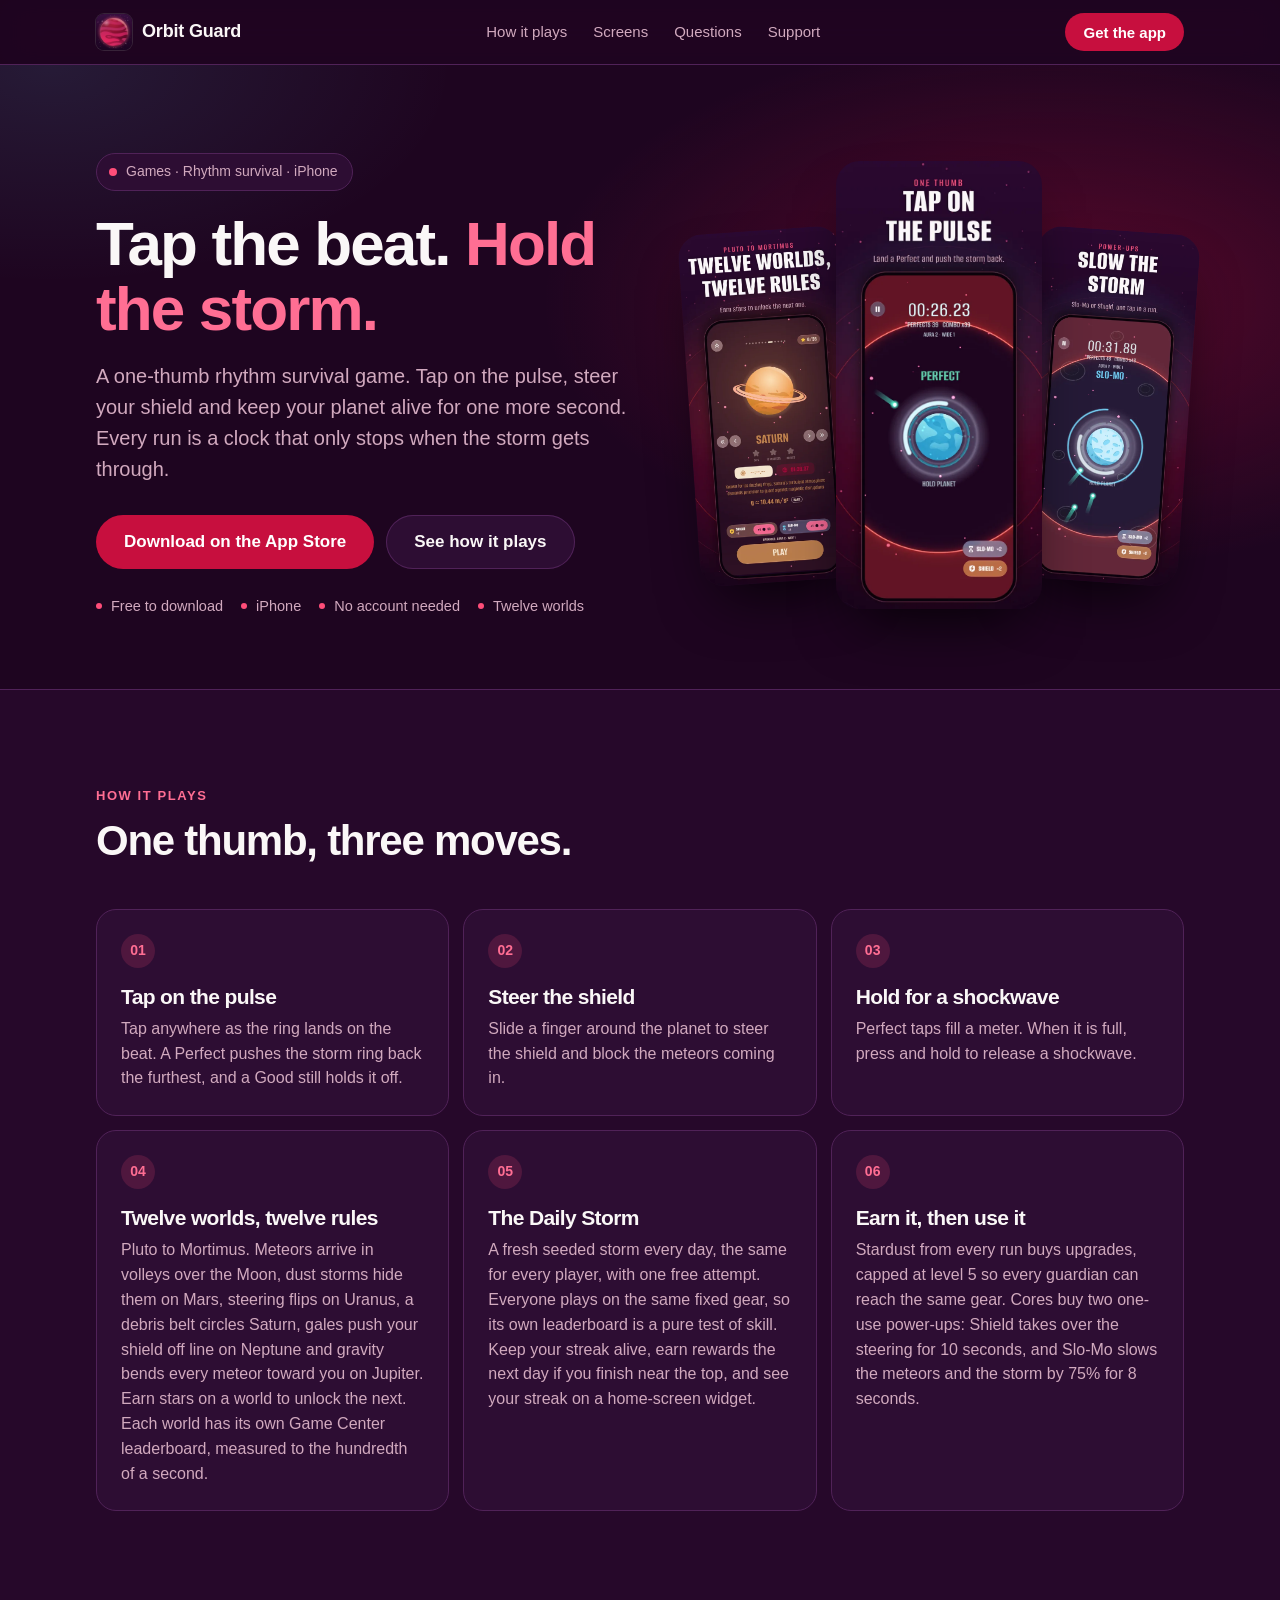
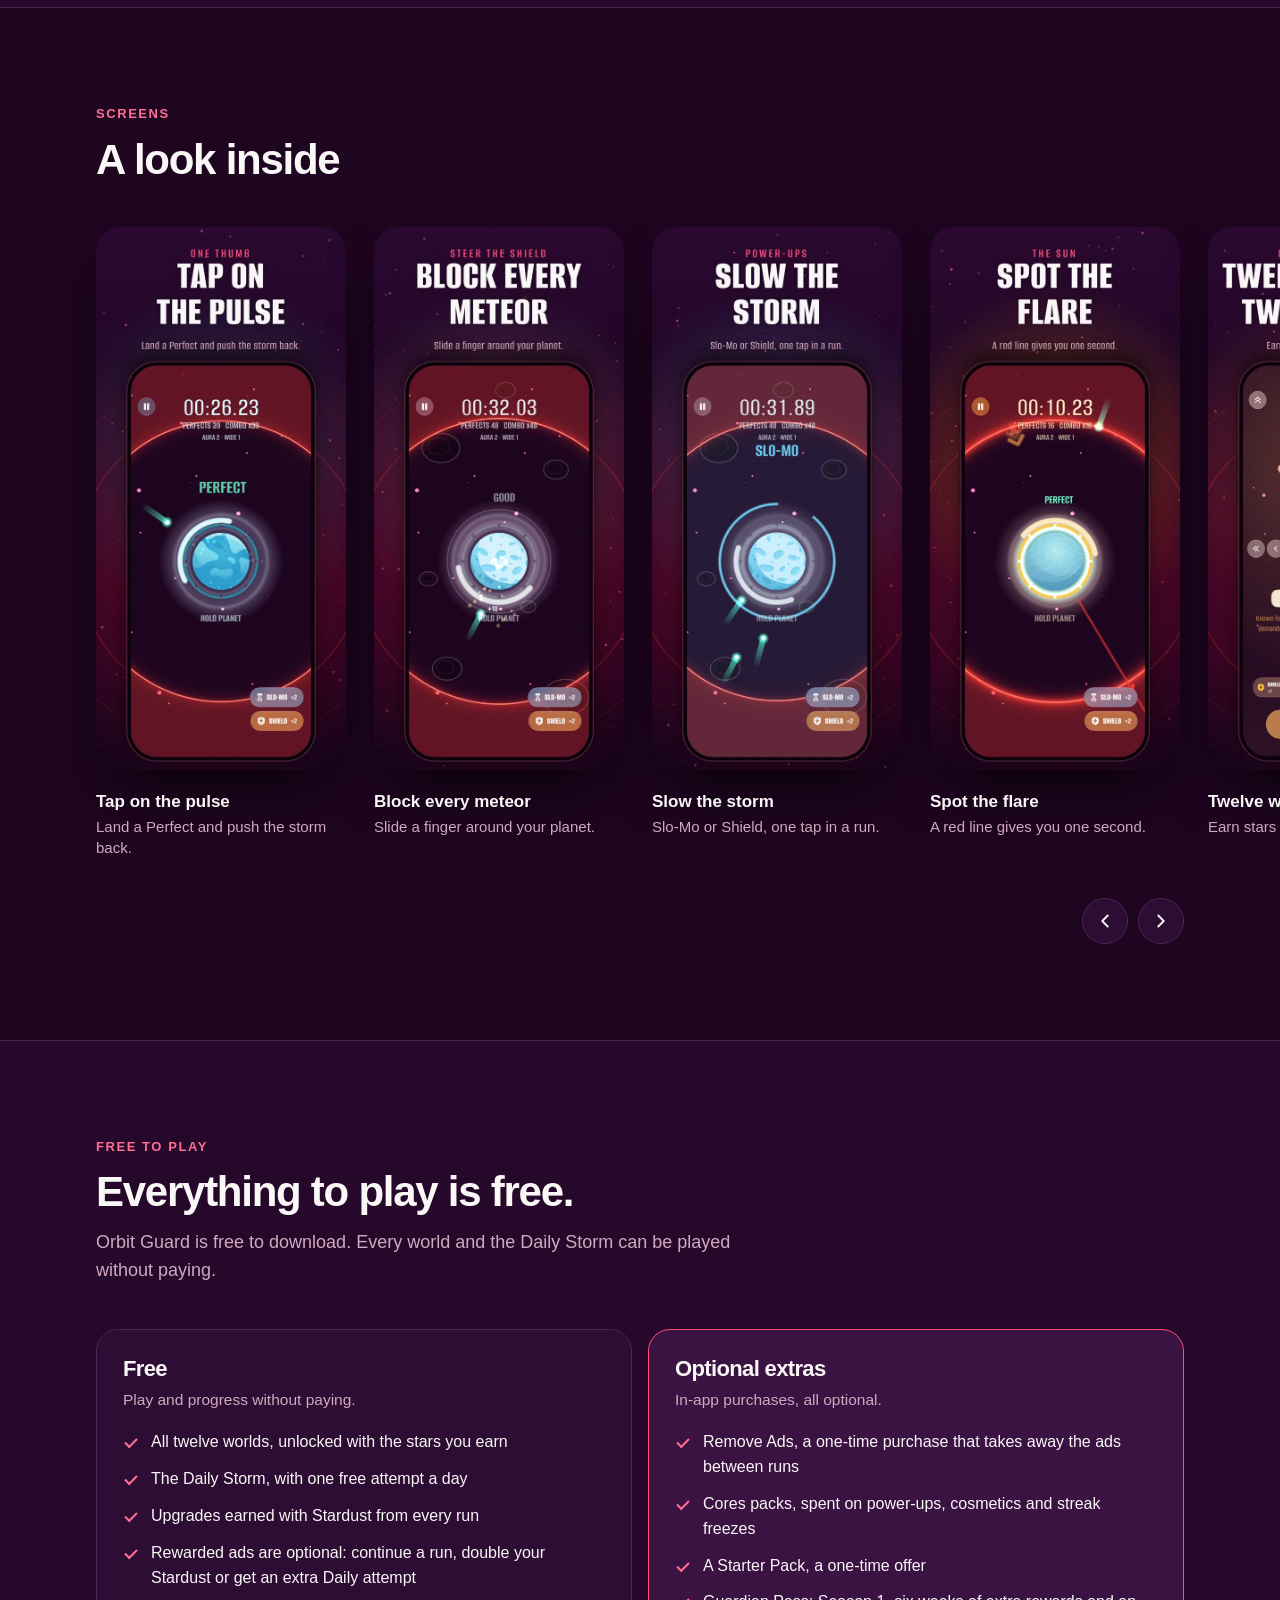
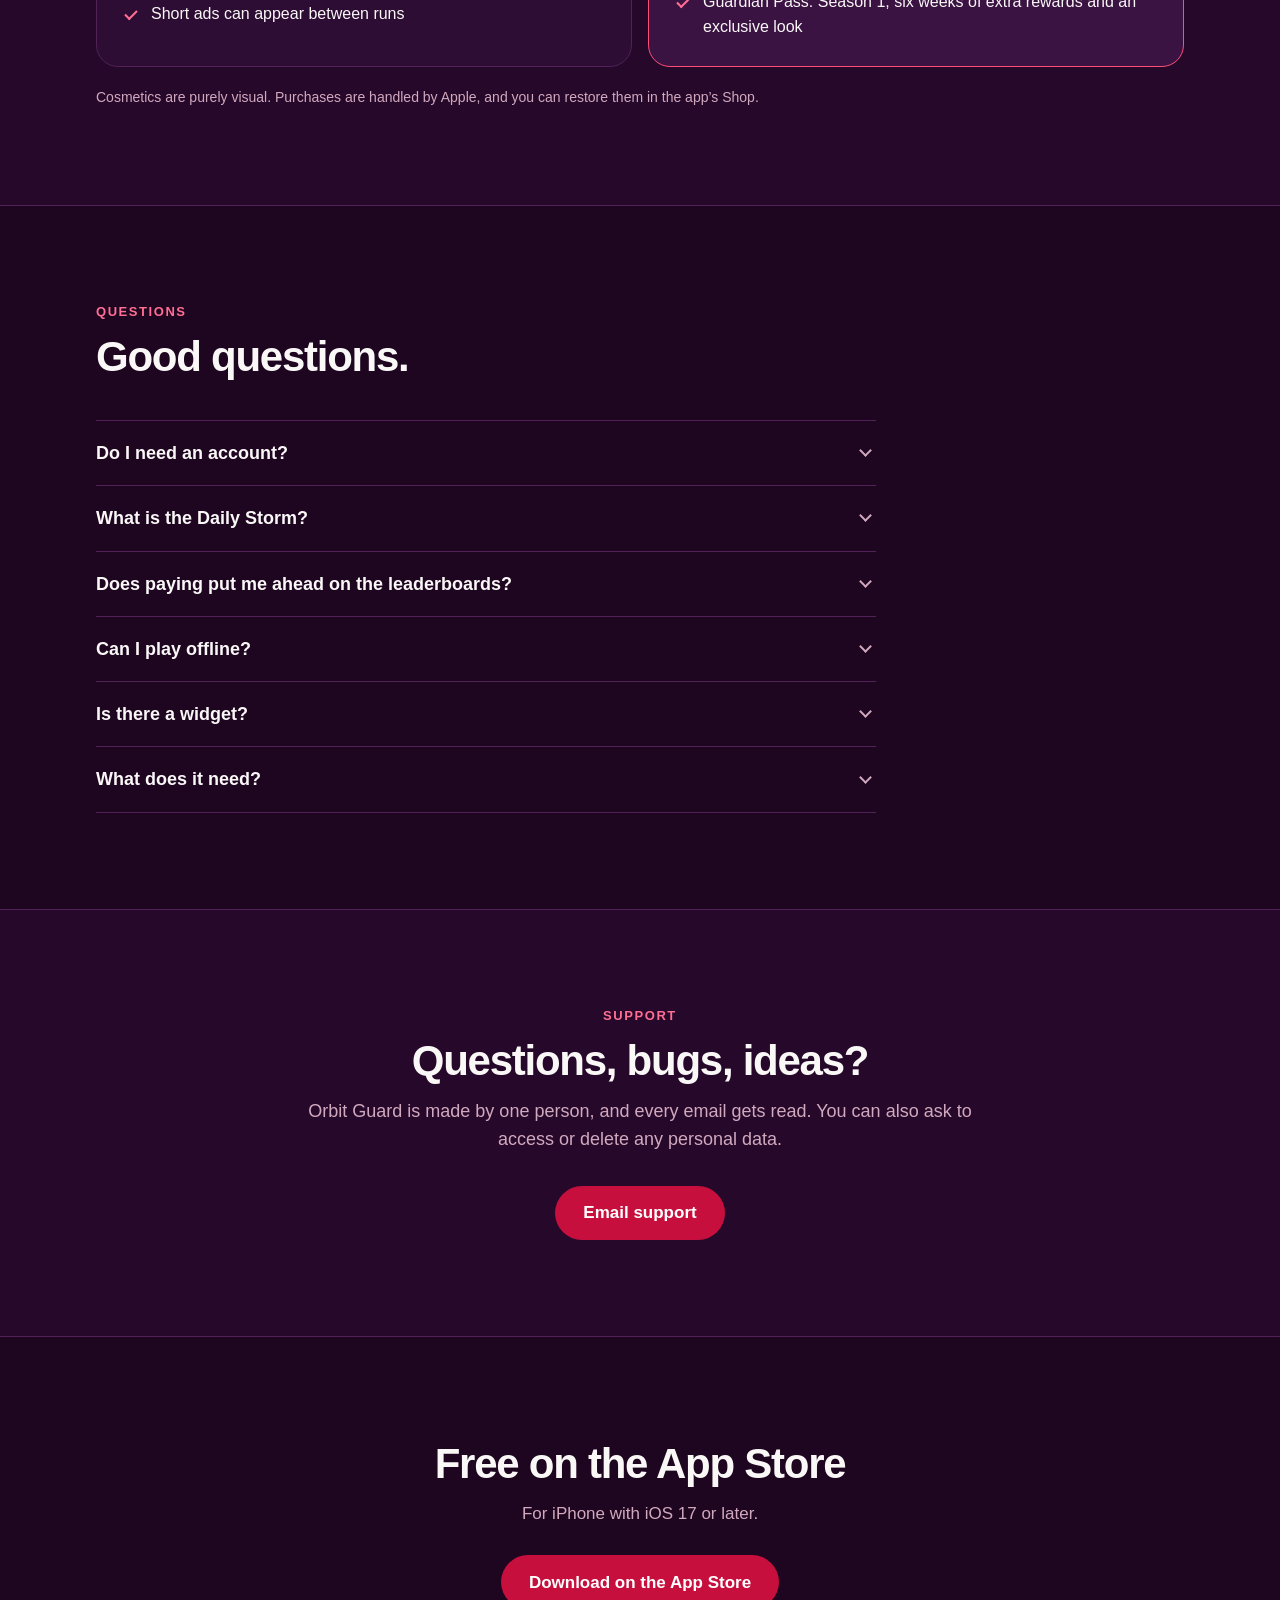
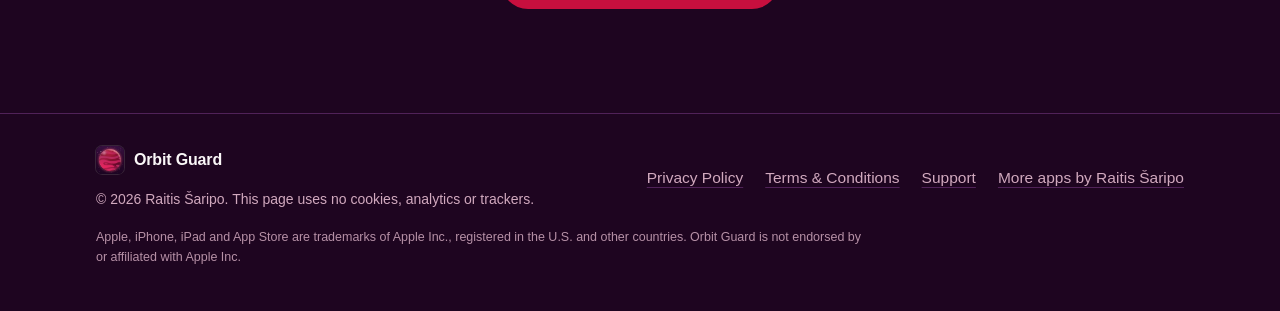
==== commit 149f011d: "Support and legal pages the Countless way Support is a centred, button-only section: 'Email support'" ====
--- a/index.html
+++ b/index.html
@@ -214,8 +214,8 @@
                 <p class="copy">&copy; 2026 Raitis &Scaron;aripo. This page uses no cookies, analytics or trackers.</p>
             </div>
             <nav class="links" aria-label="Legal and support">
-                <a href="privacy-policy.html">Privacy policy</a>
-                <a href="terms-and-conditions.html">Terms &amp; conditions</a>
+                <a href="privacy-policy.html">Privacy Policy</a>
+                <a href="terms-and-conditions.html">Terms &amp; Conditions</a>
                 <a href="#support">Support</a>
                 <a href="https://raichibald.github.io/">More apps by Raitis &Scaron;aripo</a>
             </nav>
